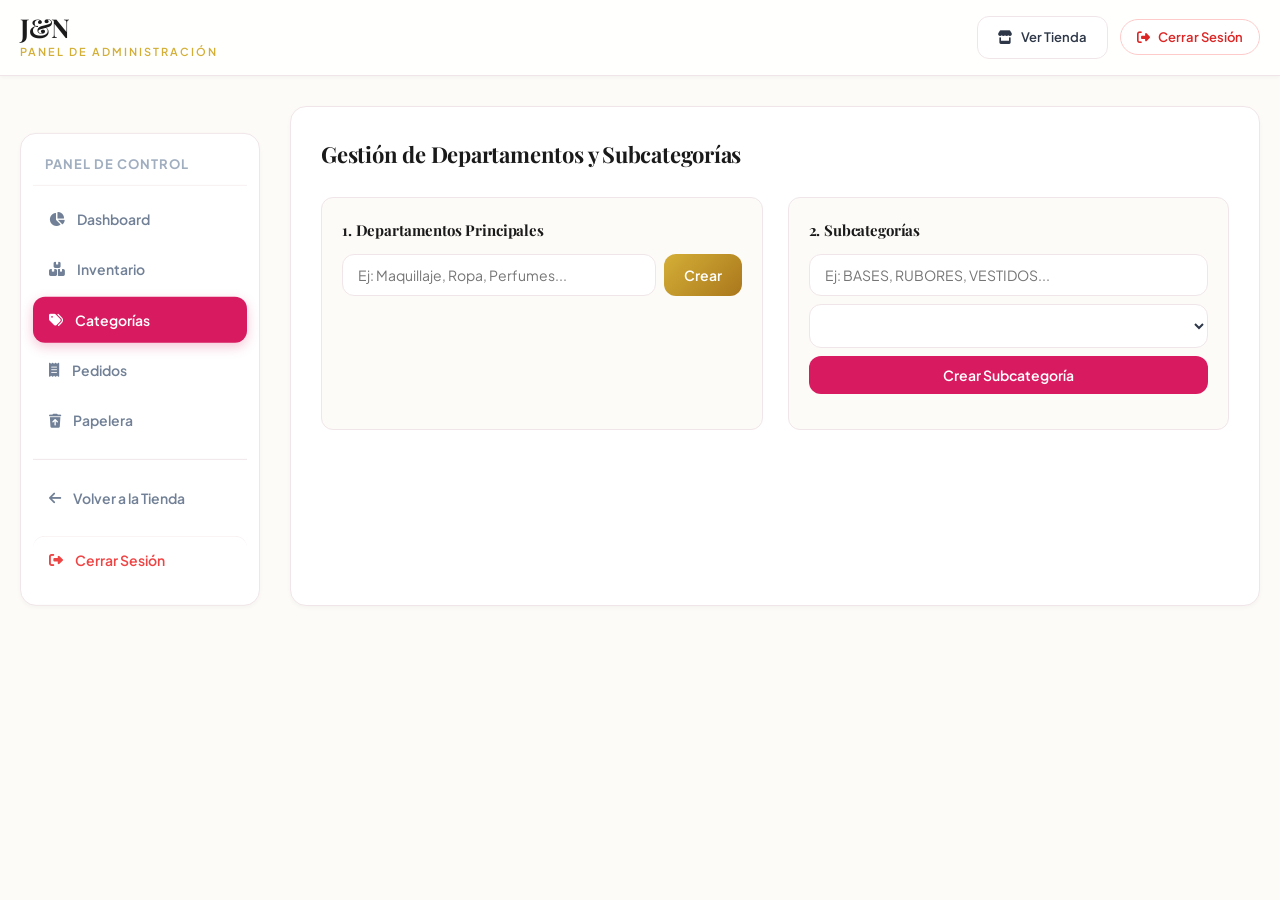
==== src/main/resources/static/admin-categories.html @ fbbdea80 "Split admin panel into separate lightweight HTML pages for dashboard, products, categories, orders, " ====
<!DOCTYPE html>
<html lang="es">
<head>
    <meta charset="UTF-8">
    <meta name="viewport" content="width=device-width, initial-scale=1.0">
    <title>J&N - Gestión de Categorías</title>
    <!-- Favicon -->
    <link rel="icon" type="image/svg+xml" href="assets/icons/favicon.svg">
    <!-- Google Fonts -->
    <link rel="preconnect" href="https://fonts.googleapis.com">
    <link rel="preconnect" href="https://fonts.gstatic.com" crossorigin>
    <link href="https://fonts.googleapis.com/css2?family=Playfair+Display:ital,wght@0,400;0,600;0,700;1,400&family=Plus+Jakarta+Sans:wght@300;400;500;600;700&display=swap" rel="stylesheet">
    <!-- FontAwesome for Icons -->
    <link rel="stylesheet" href="https://cdnjs.cloudflare.com/ajax/libs/font-awesome/6.4.0/css/all.min.css">
    
    <!-- Modular CSS System -->
    <link rel="stylesheet" href="css/global.css">
    <link rel="stylesheet" href="css/layout.css">
    <link rel="stylesheet" href="css/components.css">
    <link rel="stylesheet" href="css/admin.css">
</head>
<body class="admin-body">

    <!-- Admin Header Navigation -->
    <header class="main-header">
        <div class="container header-content">
            <div class="brand" onclick="window.location.href='index.html'">
                <div class="brand-text">
                    <h1>J&amp;N</h1>
                    <p style="color: var(--gold); font-weight: 600;">Panel de Administración</p>
                </div>
            </div>

            <div class="header-actions">
                <a href="index.html" class="btn btn-outline" style="text-decoration: none; font-size: 13px;">
                    <i class="fas fa-store"></i> <span>Ver Tienda</span>
                </a>
                <button onclick="app.adminLogout()" class="admin-btn logout-btn" style="border-color: #fecaca; color: #dc2626;">
                    <i class="fas fa-sign-out-alt"></i> <span>Cerrar Sesión</span>
                </button>
            </div>
        </div>
    </header>

    <!-- Admin Workspace Section -->
    <section class="admin-section" id="admin-section" style="padding-top: 30px; padding-bottom: 60px;">
        <div class="container admin-container">
            <!-- Sidebar -->
            <div class="admin-sidebar">
                <h4>Panel de Control</h4>
                <a href="admin-dashboard.html" class="admin-tab-btn" id="tab-dashboard" style="text-decoration: none;">
                    <i class="fas fa-chart-pie"></i> Dashboard
                </a>
                <a href="admin-products.html" class="admin-tab-btn" id="tab-products" style="text-decoration: none;">
                    <i class="fas fa-boxes"></i> Inventario
                </a>
                <a href="admin-categories.html" class="admin-tab-btn active" id="tab-categories" style="text-decoration: none;">
                    <i class="fas fa-tags"></i> Categorías
                </a>
                <a href="admin-orders.html" class="admin-tab-btn" id="tab-orders" style="text-decoration: none;">
                    <i class="fas fa-receipt"></i> Pedidos
                </a>
                <a href="admin-trash.html" class="admin-tab-btn" id="tab-trash" style="text-decoration: none;">
                    <i class="fas fa-trash-restore"></i> Papelera
                </a>
                <hr style="margin: 15px 0; border: none; border-top: 1px solid var(--border-color);">
                <a href="index.html" class="admin-tab-btn" style="text-decoration: none; color: var(--text-secondary);">
                    <i class="fas fa-arrow-left"></i> Volver a la Tienda
                </a>
                <button onclick="app.adminLogout()" class="admin-tab-btn logout-btn">
                    <i class="fas fa-sign-out-alt"></i> Cerrar Sesión
                </button>
            </div>

            <!-- Content Area -->
            <div class="admin-content-area">
                <div class="admin-tab-content" id="content-categories">
                    <div class="admin-header-row">
                        <h3>Gestión de Departamentos y Subcategorías</h3>
                    </div>

                    <div class="category-manager-grid">
                        <!-- Main Categories Box -->
                        <div class="category-card-box">
                            <h4 style="margin-bottom: 12px; font-size: 15px;">1. Departamentos Principales</h4>
                            <div style="display: flex; gap: 8px; margin-bottom: 15px;">
                                <input type="text" class="form-control" id="new-main-category-name" placeholder="Ej: Maquillaje, Ropa, Perfumes...">
                                <button class="btn btn-gold" onclick="app.addMainCategory()">Crear</button>
                            </div>
                            <ul class="category-list" id="admin-main-category-list">
                                <!-- Dynamic list -->
                            </ul>
                        </div>

                        <!-- Subcategories Box -->
                        <div class="category-card-box">
                            <h4 style="margin-bottom: 12px; font-size: 15px;">2. Subcategorías</h4>
                            <div style="display: flex; flex-direction: column; gap: 8px; margin-bottom: 15px;">
                                <input type="text" class="form-control" id="new-subcategory-name" placeholder="Ej: BASES, RUBORES, VESTIDOS...">
                                <select class="form-control" id="new-subcategory-parent">
                                    <!-- Dynamic main categories options -->
                                </select>
                                <button class="btn btn-primary" onclick="app.addSubCategory()">Crear Subcategoría</button>
                            </div>
                            <ul class="category-list" id="admin-sub-category-list">
                                <!-- Dynamic subcategories -->
                            </ul>
                        </div>
                    </div>
                </div>
            </div>
        </div>
    </section>

    <!-- Modular JS Architecture Scripts -->
    <script src="js/core/utils.js"></script>
    <script src="js/core/api.js"></script>
    <script src="js/auth/auth.js"></script>
    <script src="js/admin/admin-categories.js"></script>
    <script src="js/main.js"></script>
    <script>
        document.addEventListener('DOMContentLoaded', async () => {
            await app.auth.checkSession();
            if (!app.auth.isAdmin) {
                Utils.showToast('Acceso restringido a administradores. Por favor inicia sesión.', 'warning');
                setTimeout(() => { window.location.href = 'index.html'; }, 1200);
            } else {
                await app.adminCategories.render();
            }
        });
    </script>
</body>
</html>
---- src/main/resources/static/css/global.css ----
/* ==========================================================================
   J&N STORE - GLOBAL DESIGN SYSTEM & TOKENS
   ========================================================================== */

:root {
    /* Color Palette */
    --primary-pink: #fce4ec;
    --primary-pink-hover: #f8bbd0;
    --accent-pink: #d81b60;
    --accent-pink-hover: #c2185b;
    --accent-pink-light: rgba(216, 27, 96, 0.08);
    
    --gold: #d4af37;
    --gold-light: #f9f6e8;
    --gold-hover: #c59b27;
    --gold-gradient: linear-gradient(135deg, #d4af37 0%, #aa771c 100%);
    
    --dark-neutral: #1a1a1a;
    --text-primary: #2d3748;
    --text-secondary: #718096;
    --text-muted: #a0aec0;
    
    --bg-light: #fdfbf7;
    --bg-white: #ffffff;
    --bg-card: #ffffff;
    --bg-card-glass: rgba(255, 255, 255, 0.85);
    
    --border-color: #f0e6e9;
    --border-color-subtle: #f8f0f2;
    
    --success: #10b981;
    --success-light: rgba(16, 185, 129, 0.1);
    --warning: #f59e0b;
    --warning-light: rgba(245, 158, 11, 0.1);
    --danger: #ef4444;
    --danger-light: rgba(239, 68, 68, 0.1);
    --info: #3b82f6;
    
    /* Shadows */
    --shadow-sm: 0 2px 4px rgba(0, 0, 0, 0.03);
    --shadow-md: 0 4px 12px rgba(0, 0, 0, 0.05);
    --shadow-lg: 0 10px 25px rgba(0, 0, 0, 0.08);
    --shadow-xl: 0 20px 35px rgba(216, 27, 96, 0.12);
    --shadow-gold: 0 8px 20px rgba(212, 175, 55, 0.2);
    
    /* Transitions */
    --transition-fast: 0.2s cubic-bezier(0.4, 0, 0.2, 1);
    --transition-normal: 0.3s cubic-bezier(0.4, 0, 0.2, 1);
    --transition-smooth: 0.4s cubic-bezier(0.16, 1, 0.3, 1);
    
    /* Radius */
    --radius-sm: 6px;
    --radius-md: 12px;
    --radius-lg: 16px;
    --radius-full: 9999px;
}

/* Resets */
*, *::before, *::after {
    margin: 0;
    padding: 0;
    box-sizing: border-box;
}

html {
    scroll-behavior: smooth;
    font-size: 16px;
    overflow-x: hidden;
    width: 100%;
}

body {
    font-family: 'Plus Jakarta Sans', sans-serif;
    background-color: var(--bg-light);
    color: var(--text-primary);
    line-height: 1.6;
    min-height: 100vh;
    width: 100%;
    display: flex;
    flex-direction: column;
    overflow-x: hidden;
    position: relative;
    -webkit-font-smoothing: antialiased;
}

/* Typography Headings */
h1, h2, h3, h4, .brand-title {
    font-family: 'Playfair Display', serif;
    color: var(--dark-neutral);
    letter-spacing: -0.01em;
}

a {
    color: inherit;
    text-decoration: none;
}

button {
    font-family: inherit;
    cursor: pointer;
    border: none;
    background: none;
}

input, select, textarea {
    font-family: inherit;
}

img {
    max-width: 100%;
    height: auto;
    display: block;
}

/* Utility Helpers */
.hidden {
    display: none !important;
}

.text-center {
    text-align: center;
}

.text-right {
    text-align: right;
}

.font-playfair {
    font-family: 'Playfair Display', serif;
}
---- src/main/resources/static/css/layout.css ----
/* ==========================================================================
   J&N STORE - LAYOUT & NAVIGATION
   ========================================================================== */

/* Main Container */
.container {
    width: 100%;
    max-width: 1280px;
    margin: 0 auto;
    padding: 0 20px;
}

/* Header */
.main-header {
    background-color: var(--bg-card-glass);
    backdrop-filter: blur(12px);
    -webkit-backdrop-filter: blur(12px);
    position: sticky;
    top: 0;
    z-index: 100;
    box-shadow: var(--shadow-sm);
    border-bottom: 1px solid var(--border-color);
    transition: var(--transition-normal);
}

.header-content {
    display: flex;
    align-items: center;
    justify-content: space-between;
    height: 75px;
    gap: 20px;
}

/* Brand Logo */
.brand {
    display: flex;
    align-items: center;
    gap: 12px;
    text-decoration: none;
    cursor: pointer;
}

.brand-icon {
    width: 44px;
    height: 44px;
    background: var(--gold-gradient);
    color: white;
    border-radius: 50%;
    display: flex;
    align-items: center;
    justify-content: center;
    font-size: 20px;
    box-shadow: var(--shadow-gold);
    transition: transform var(--transition-fast);
}

.brand:hover .brand-icon {
    transform: scale(1.05) rotate(5deg);
}

.brand-text h1 {
    font-size: 26px;
    font-weight: 700;
    color: var(--dark-neutral);
    line-height: 1.1;
    margin: 0;
}

.brand-text p {
    font-size: 11px;
    color: var(--text-secondary);
    text-transform: uppercase;
    letter-spacing: 2px;
    font-weight: 600;
}

/* Navigation Actions (Header Right) */
.header-actions {
    display: flex;
    align-items: center;
    gap: 12px;
}

/* Category Department Navigation Bar */
.category-navbar {
    background-color: var(--bg-white);
    border-bottom: 1px solid var(--border-color);
    padding: 10px 0;
    position: sticky;
    top: 75px;
    z-index: 90;
    box-shadow: 0 2px 8px rgba(0, 0, 0, 0.02);
}

.nav-departments {
    display: flex;
    align-items: center;
    gap: 8px;
    overflow-x: auto;
    padding-bottom: 4px;
    scrollbar-width: none;
}

.nav-departments::-webkit-scrollbar {
    display: none;
}

.nav-dept-btn {
    padding: 8px 18px;
    border-radius: var(--radius-full);
    font-size: 13px;
    font-weight: 600;
    color: var(--text-secondary);
    background-color: transparent;
    transition: var(--transition-fast);
    white-space: nowrap;
    display: flex;
    align-items: center;
    gap: 6px;
}

.nav-dept-btn:hover {
    color: var(--accent-pink);
    background-color: var(--primary-pink);
}

.nav-dept-btn.active {
    background: var(--accent-pink);
    color: white;
    box-shadow: 0 4px 10px rgba(216, 27, 96, 0.25);
}

/* Filter Pills Subcategory Wrapper */
.filter-pills-container {
    padding: 12px 0 6px 0;
}

.filter-pills-row {
    display: flex;
    align-items: center;
    gap: 8px;
    flex-wrap: wrap;
}

.filter-pills-more-row {
    display: none;
    margin-top: 8px;
    gap: 8px;
    flex-wrap: wrap;
    animation: fadeIn 0.3s ease;
}

.filter-pills-more-row.show {
    display: flex;
}

/* Footer */
.main-footer {
    background-color: var(--dark-neutral);
    color: white;
    padding: 50px 0 25px;
    margin-top: auto;
}

.footer-grid {
    display: grid;
    grid-template-columns: 2fr 1fr 1fr;
    gap: 40px;
    margin-bottom: 40px;
}

.footer-brand h3 {
    color: var(--gold);
    font-size: 22px;
    margin-bottom: 12px;
}

.footer-brand p {
    color: var(--text-muted);
    font-size: 14px;
    max-width: 320px;
}

.footer-links h4 {
    color: white;
    font-size: 16px;
    margin-bottom: 16px;
    font-family: inherit;
    font-weight: 600;
}

.footer-links ul {
    list-style: none;
}

.footer-links li {
    margin-bottom: 8px;
}

.footer-links a {
    color: var(--text-muted);
    font-size: 14px;
    transition: color var(--transition-fast);
}

.footer-links a:hover {
    color: var(--primary-pink);
}

.footer-bottom {
    border-top: 1px solid rgba(255, 255, 255, 0.1);
    padding-top: 20px;
    text-align: center;
    color: var(--text-muted);
    font-size: 13px;
}

/* Menu Toggle Button (Hamburger) */
.menu-toggle-btn {
    display: none;
    width: 38px;
    height: 38px;
    border-radius: var(--radius-md);
    background: white;
    border: 1px solid var(--border-color);
    color: var(--dark-neutral);
    font-size: 18px;
    align-items: center;
    justify-content: center;
    cursor: pointer;
    transition: all var(--transition-fast);
}

.menu-toggle-btn:hover {
    border-color: var(--accent-pink);
    color: var(--accent-pink);
    background: var(--primary-pink);
}

/* Mobile Menu Drawer */
.mobile-menu-drawer {
    position: fixed;
    top: 0;
    left: 0;
    width: 300px;
    max-width: 85vw;
    height: 100vh;
    height: 100dvh;
    background: white;
    z-index: 1100;
    box-shadow: 5px 0 25px rgba(0, 0, 0, 0.15);
    transform: translate3d(-105%, 0, 0);
    transition: transform 0.3s cubic-bezier(0.16, 1, 0.3, 1), visibility 0.3s ease;
    display: flex;
    flex-direction: column;
    visibility: hidden;
    pointer-events: none;
}

.mobile-menu-drawer.open {
    transform: translate3d(0, 0, 0);
    visibility: visible;
    pointer-events: auto;
}

.mobile-menu-overlay {
    position: fixed;
    top: 0;
    left: 0;
    right: 0;
    bottom: 0;
    background: rgba(15, 23, 42, 0.6);
    backdrop-filter: blur(4px);
    z-index: 1090;
    opacity: 0;
    pointer-events: none;
    transition: opacity 0.3s ease;
}

.mobile-menu-overlay.open {
    opacity: 1;
    pointer-events: auto;
}

.mobile-menu-header {
    display: flex;
    align-items: center;
    justify-content: space-between;
    padding: 18px 20px;
    border-bottom: 1px solid var(--border-color);
    background: var(--bg-light);
}

.mobile-menu-body {
    padding: 20px;
    overflow-y: auto;
    flex: 1;
}

.mobile-menu-section-title {
    font-size: 12px;
    font-weight: 700;
    text-transform: uppercase;
    letter-spacing: 1px;
    color: var(--text-muted);
    margin-bottom: 10px;
    display: flex;
    align-items: center;
    gap: 8px;
}

.mobile-dept-list, .mobile-sub-list {
    display: flex;
    flex-direction: column;
    gap: 6px;
}

.mobile-nav-item {
    display: flex;
    align-items: center;
    justify-content: space-between;
    padding: 10px 14px;
    border-radius: var(--radius-md);
    background: var(--bg-light);
    border: 1px solid var(--border-color-subtle);
    color: var(--text-primary);
    font-size: 14px;
    font-weight: 600;
    cursor: pointer;
    transition: all var(--transition-fast);
    text-align: left;
    width: 100%;
}

.mobile-nav-item:hover {
    background: var(--primary-pink);
    color: var(--accent-pink);
    border-color: var(--accent-pink);
}

.mobile-nav-item.active {
    background: var(--accent-pink);
    color: white;
    border-color: var(--accent-pink);
    box-shadow: 0 2px 8px rgba(216, 27, 96, 0.25);
}

/* Responsive Breakpoint */
@media (max-width: 768px) {
    .menu-toggle-btn {
        display: inline-flex;
    }
    .category-navbar {
        display: none !important; /* Hide the sticky bar on mobile so it doesn't block the screen when scrolling */
    }
    .container {
        padding: 0 12px;
    }
    .header-content {
        height: 56px;
        gap: 6px;
    }
    .brand-text h1 {
        font-size: 17px;
    }
    .brand-text p {
        font-size: 8px;
        letter-spacing: 0.5px;
    }
    .brand-icon {
        width: 30px;
        height: 30px;
        font-size: 13px;
    }
    .header-actions {
        gap: 5px;
    }
    #auth-actions {
        gap: 5px !important;
    }
    .cart-btn, .admin-btn {
        padding: 6px 9px;
        font-size: 12px;
        border-radius: var(--radius-full);
    }
    .cart-btn span:not(.cart-badge), .admin-btn span {
        display: none;
    }
    #header-admin-btn {
        padding: 6px 9px !important;
        font-size: 12px !important;
    }
    #header-admin-btn span {
        display: none !important;
    }
    #header-user-btn {
        padding: 6px 9px !important;
        font-size: 12px !important;
        max-width: 110px;
        overflow: hidden;
        text-overflow: ellipsis;
        white-space: nowrap;
    }
    .footer-grid {
        grid-template-columns: 1fr;
        gap: 25px;
    }
}
---- src/main/resources/static/css/components.css ----
/* ==========================================================================
   J&N STORE - REUSABLE UI COMPONENTS
   ========================================================================== */

/* Buttons */
.btn {
    display: inline-flex;
    align-items: center;
    justify-content: center;
    gap: 8px;
    padding: 10px 20px;
    border-radius: var(--radius-md);
    font-size: 14px;
    font-weight: 600;
    transition: all var(--transition-fast);
    cursor: pointer;
}

.btn:disabled {
    opacity: 0.6;
    cursor: not-allowed;
    pointer-events: none;
}

.btn-primary {
    background: var(--accent-pink);
    color: white;
}

.btn-primary:hover {
    background: var(--accent-pink-hover);
    transform: translateY(-1px);
    box-shadow: 0 4px 12px rgba(216, 27, 96, 0.3);
}

.btn-gold {
    background: var(--gold-gradient);
    color: white;
}

.btn-gold:hover {
    transform: translateY(-1px);
    box-shadow: var(--shadow-gold);
}

.btn-outline {
    border: 1px solid var(--border-color);
    background: white;
    color: var(--text-primary);
}

.btn-outline:hover {
    border-color: var(--accent-pink);
    color: var(--accent-pink);
}

.btn-danger {
    background: var(--danger);
    color: white;
}

.btn-danger:hover {
    background: #dc2626;
}

.btn-icon {
    width: 40px;
    height: 40px;
    padding: 0;
    border-radius: 50%;
    display: inline-flex;
    align-items: center;
    justify-content: center;
    font-size: 16px;
}

/* Header Icon Buttons */
.cart-btn, .admin-btn {
    position: relative;
    padding: 9px 16px;
    border-radius: var(--radius-full);
    font-size: 13px;
    font-weight: 600;
    display: inline-flex;
    align-items: center;
    gap: 8px;
    transition: all var(--transition-fast);
    border: 1px solid var(--border-color);
    background: white;
    color: var(--text-primary);
}

.cart-btn:hover, .admin-btn:hover {
    border-color: var(--accent-pink);
    color: var(--accent-pink);
    transform: translateY(-1px);
    box-shadow: var(--shadow-sm);
}

.cart-badge {
    background-color: var(--accent-pink);
    color: white;
    font-size: 11px;
    font-weight: 700;
    padding: 2px 7px;
    border-radius: var(--radius-full);
    min-width: 20px;
    text-align: center;
}

/* Filter Pills */
.pill {
    padding: 6px 14px;
    border-radius: var(--radius-full);
    font-size: 12px;
    font-weight: 500;
    color: var(--text-secondary);
    background: white;
    border: 1px solid var(--border-color);
    transition: var(--transition-fast);
    white-space: nowrap;
}

.pill:hover {
    border-color: var(--accent-pink);
    color: var(--accent-pink);
}

.pill.active {
    background: var(--accent-pink);
    color: white;
    border-color: var(--accent-pink);
}

.pill-toggle-more {
    background-color: var(--gold-light);
    border-color: var(--gold);
    color: #946c10;
    font-weight: 600;
}

/* Form Controls */
.form-group {
    margin-bottom: 18px;
}

.form-group label {
    display: block;
    font-size: 13px;
    font-weight: 600;
    color: var(--text-primary);
    margin-bottom: 6px;
}

.form-control {
    width: 100%;
    padding: 11px 15px;
    border-radius: var(--radius-md);
    border: 1px solid var(--border-color);
    background: white;
    font-size: 14px;
    color: var(--text-primary);
    transition: border-color var(--transition-fast), box-shadow var(--transition-fast);
}

.form-control:focus {
    outline: none;
    border-color: var(--accent-pink);
    box-shadow: 0 0 0 3px rgba(216, 27, 96, 0.1);
}

/* Password Visibility Wrapper */
.password-input-wrapper {
    position: relative;
    display: flex;
    align-items: center;
    width: 100%;
}

.password-input-wrapper .form-control {
    padding-right: 44px;
}

.password-toggle-btn {
    position: absolute;
    right: 8px;
    top: 50%;
    transform: translateY(-50%);
    background: transparent;
    border: none;
    color: var(--text-muted);
    font-size: 15px;
    cursor: pointer;
    padding: 8px 10px;
    display: inline-flex;
    align-items: center;
    justify-content: center;
    border-radius: var(--radius-sm);
    transition: color var(--transition-fast), background var(--transition-fast);
}

.password-toggle-btn:hover {
    color: var(--accent-pink);
    background: rgba(216, 27, 96, 0.08);
}

/* Remember Me Checkbox */
.custom-checkbox-label {
    display: inline-flex;
    align-items: center;
    gap: 8px;
    cursor: pointer;
    font-size: 13.5px;
    font-weight: 500;
    color: var(--text-secondary);
    user-select: none;
    transition: color var(--transition-fast);
}

.custom-checkbox-label:hover {
    color: var(--text-primary);
}

.custom-checkbox {
    appearance: none;
    -webkit-appearance: none;
    width: 18px;
    height: 18px;
    border: 1.5px solid var(--border-color);
    border-radius: 4px;
    outline: none;
    cursor: pointer;
    position: relative;
    transition: all var(--transition-fast);
    background-color: white;
    display: inline-flex;
    align-items: center;
    justify-content: center;
    margin: 0;
}

.custom-checkbox:checked {
    background-color: var(--accent-pink);
    border-color: var(--accent-pink);
}

.custom-checkbox:checked::after {
    content: '\f00c';
    font-family: 'Font Awesome 6 Free';
    font-weight: 900;
    font-size: 11px;
    color: white;
}


/* Modals Base */
.modal-overlay {
    position: fixed;
    top: 0;
    left: 0;
    right: 0;
    bottom: 0;
    background-color: rgba(15, 23, 42, 0.6);
    backdrop-filter: blur(4px);
    -webkit-backdrop-filter: blur(4px);
    z-index: 1000;
    display: flex;
    align-items: center;
    justify-content: center;
    padding: 20px;
    opacity: 1;
    transition: opacity 0.3s ease;
}

.modal-content {
    background: white;
    border-radius: var(--radius-lg);
    box-shadow: var(--shadow-xl);
    width: 100%;
    max-width: 520px;
    max-height: 90vh;
    overflow-y: auto;
    position: relative;
    padding: 30px;
    animation: modalSlideUp 0.3s cubic-bezier(0.16, 1, 0.3, 1);
}

.modal-close-btn, .drawer-close-btn {
    width: 36px;
    height: 36px;
    border-radius: 50%;
    background: white;
    color: var(--dark-neutral);
    display: flex;
    align-items: center;
    justify-content: center;
    font-size: 15px;
    transition: all var(--transition-fast);
    cursor: pointer;
    border: 1px solid var(--border-color);
    box-shadow: 0 2px 8px rgba(0, 0, 0, 0.15);
    z-index: 50;
}

.modal-close-btn {
    position: absolute;
    top: 14px;
    right: 14px;
}

.modal-close-btn:hover, .drawer-close-btn:hover {
    background: var(--accent-pink);
    color: white;
    border-color: var(--accent-pink);
    transform: scale(1.05);
}

@keyframes modalSlideUp {
    from {
        opacity: 0;
        transform: translateY(20px) scale(0.97);
    }
    to {
        opacity: 1;
        transform: translateY(0) scale(1);
    }
}

/* Toast Notifications */
.toast-container {
    position: fixed;
    bottom: 24px;
    right: 24px;
    z-index: 9999;
    display: flex;
    flex-direction: column;
    gap: 10px;
    pointer-events: none;
}

.toast {
    pointer-events: auto;
    background: white;
    border-radius: var(--radius-md);
    box-shadow: var(--shadow-lg);
    padding: 14px 20px;
    display: flex;
    align-items: center;
    gap: 12px;
    font-size: 14px;
    font-weight: 500;
    border-left: 4px solid var(--accent-pink);
    min-width: 280px;
    max-width: 420px;
    animation: toastIn 0.3s cubic-bezier(0.16, 1, 0.3, 1);
    transition: all 0.3s ease;
}

.toast.toast-success {
    border-left-color: var(--success);
}

.toast.toast-danger {
    border-left-color: var(--danger);
}

.toast.toast-warning {
    border-left-color: var(--warning);
}

@keyframes toastIn {
    from {
        opacity: 0;
        transform: translateX(50px);
    }
    to {
        opacity: 1;
        transform: translateX(0);
    }
}

/* Skeleton Loaders */
.skeleton {
    background: linear-gradient(90deg, #f0f0f0 25%, #e0e0e0 50%, #f0f0f0 75%);
    background-size: 200% 100%;
    animation: skeletonShimmer 1.5s infinite;
    border-radius: var(--radius-sm);
}

@keyframes skeletonShimmer {
    0% { background-position: 200% 0; }
    100% { background-position: -200% 0; }
}
---- src/main/resources/static/css/admin.css ----
/* ==========================================================================
   J&N STORE - ADMIN WORKSPACE, DASHBOARD & MANAGEMENT
   ========================================================================== */

.admin-section {
    padding: 30px 0 60px;
    animation: fadeIn 0.3s ease;
}

.admin-container {
    display: grid;
    grid-template-columns: 240px 1fr;
    gap: 30px;
    align-items: start;
}

/* Sidebar */
.admin-sidebar {
    background: white;
    border-radius: var(--radius-lg);
    border: 1px solid var(--border-color);
    padding: 20px 12px;
    box-shadow: var(--shadow-sm);
    position: sticky;
    top: 140px;
}

.admin-sidebar h4 {
    font-size: 13px;
    text-transform: uppercase;
    letter-spacing: 1px;
    color: var(--text-muted);
    padding: 0 12px 10px;
    margin-bottom: 10px;
    border-bottom: 1px solid var(--border-color-subtle);
    font-family: inherit;
    font-weight: 700;
}

.admin-tab-btn {
    width: 100%;
    padding: 12px 16px;
    border-radius: var(--radius-md);
    font-size: 14px;
    font-weight: 600;
    color: var(--text-secondary);
    display: flex;
    align-items: center;
    gap: 12px;
    margin-bottom: 4px;
    transition: all var(--transition-fast);
    text-align: left;
}

.admin-tab-btn:hover {
    background-color: var(--primary-pink);
    color: var(--accent-pink);
}

.admin-tab-btn.active {
    background: var(--accent-pink);
    color: white;
    box-shadow: 0 4px 12px rgba(216, 27, 96, 0.25);
}

.admin-tab-btn.logout-btn {
    color: var(--danger);
    margin-top: 15px;
    border-top: 1px solid var(--border-color-subtle);
    padding-top: 14px;
}

.admin-tab-btn.logout-btn:hover {
    background-color: var(--danger-light);
    color: var(--danger);
}

/* Content Area */
.admin-content-area {
    background: white;
    border-radius: var(--radius-lg);
    border: 1px solid var(--border-color);
    padding: 30px;
    box-shadow: var(--shadow-sm);
    min-height: 500px;
}

.admin-header-row {
    display: flex;
    align-items: center;
    justify-content: space-between;
    margin-bottom: 25px;
    flex-wrap: wrap;
    gap: 15px;
}

.admin-header-row h3 {
    font-size: 22px;
    font-weight: 700;
    margin: 0;
}

/* Stats Cards Grid */
.stats-grid {
    display: grid;
    grid-template-columns: repeat(auto-fill, minmax(200px, 1fr));
    gap: 20px;
    margin-bottom: 30px;
}

.stat-card {
    background: white;
    border-radius: var(--radius-md);
    border: 1px solid var(--border-color);
    padding: 20px;
    display: flex;
    align-items: center;
    gap: 16px;
    transition: transform var(--transition-fast);
}

.stat-card:hover {
    transform: translateY(-2px);
    box-shadow: var(--shadow-md);
}

.stat-icon {
    width: 48px;
    height: 48px;
    border-radius: 12px;
    display: flex;
    align-items: center;
    justify-content: center;
    font-size: 20px;
}

.stat-icon.pink-bg { background-color: rgba(216, 27, 96, 0.1); color: var(--accent-pink); }
.stat-icon.gold-bg { background-color: rgba(212, 175, 55, 0.15); color: var(--gold); }
.stat-icon.alert-bg { background-color: rgba(239, 68, 68, 0.1); color: var(--danger); }

.stat-info h4 {
    font-size: 20px;
    font-weight: 700;
    color: var(--dark-neutral);
    margin: 0 0 2px;
}

.stat-info p {
    font-size: 12px;
    color: var(--text-secondary);
    margin: 0;
    font-weight: 500;
}

/* Admin Tables */
.admin-table-container {
    overflow-x: auto;
    border: 1px solid var(--border-color);
    border-radius: var(--radius-md);
    margin-bottom: 20px;
}

.admin-table {
    width: 100%;
    border-collapse: collapse;
    font-size: 13px;
    text-align: left;
}

.admin-table th {
    background-color: var(--bg-light);
    color: var(--dark-neutral);
    font-weight: 600;
    padding: 12px 16px;
    border-bottom: 1px solid var(--border-color);
    white-space: nowrap;
}

.admin-table td {
    padding: 12px 16px;
    border-bottom: 1px solid var(--border-color-subtle);
    color: var(--text-primary);
    vertical-align: middle;
}

.admin-table tr:hover td {
    background-color: rgba(252, 228, 236, 0.2);
}

.admin-table-actions {
    display: flex;
    align-items: center;
    gap: 6px;
}

.action-icon-btn {
    width: 32px;
    height: 32px;
    border-radius: var(--radius-sm);
    display: inline-flex;
    align-items: center;
    justify-content: center;
    font-size: 13px;
    border: 1px solid var(--border-color);
    background: white;
    color: var(--text-secondary);
    transition: all var(--transition-fast);
}

.action-icon-btn.edit:hover {
    border-color: var(--info);
    color: var(--info);
    background: rgba(59, 130, 246, 0.08);
}

.action-icon-btn.delete:hover {
    border-color: var(--danger);
    color: var(--danger);
    background: var(--danger-light);
}

.action-icon-btn.restore:hover {
    border-color: var(--success);
    color: var(--success);
    background: var(--success-light);
}

/* Category manager grids */
.category-manager-grid {
    display: grid;
    grid-template-columns: 1fr 1fr;
    gap: 25px;
}

.category-card-box {
    border: 1px solid var(--border-color);
    border-radius: var(--radius-md);
    padding: 20px;
    background: var(--bg-light);
}

.category-list {
    list-style: none;
    max-height: 350px;
    overflow-y: auto;
    margin-top: 15px;
}

.category-list li {
    display: flex;
    align-items: center;
    justify-content: space-between;
    background: white;
    padding: 10px 14px;
    border-radius: var(--radius-sm);
    margin-bottom: 8px;
    border: 1px solid var(--border-color-subtle);
    font-size: 13px;
    font-weight: 500;
}

/* Alerts List */
.alerts-list {
    display: flex;
    flex-direction: column;
    gap: 10px;
    margin-top: 15px;
}

.alert-item {
    padding: 14px 18px;
    border-radius: var(--radius-md);
    background: var(--danger-light);
    border-left: 4px solid var(--danger);
    display: flex;
    align-items: center;
    justify-content: space-between;
    gap: 15px;
}

.alert-item.warning {
    background: var(--warning-light);
    border-left-color: var(--warning);
}

.alert-item-info h5 {
    font-size: 14px;
    font-weight: 600;
    margin-bottom: 2px;
}

.alert-item-info p {
    font-size: 12px;
    color: var(--text-secondary);
    margin: 0;
}

.alert-badge {
    padding: 4px 10px;
    border-radius: var(--radius-full);
    font-size: 11px;
    font-weight: 700;
    background: var(--danger);
    color: white;
}

.alert-badge.warning {
    background: var(--warning);
}

@media (max-width: 900px) {
    .admin-container {
        grid-template-columns: 1fr;
        gap: 20px;
    }
    .admin-sidebar {
        position: static;
        display: flex;
        overflow-x: auto;
        padding: 10px;
        gap: 6px;
        scrollbar-width: none;
    }
    .admin-sidebar::-webkit-scrollbar {
        display: none;
    }
    .admin-sidebar h4 {
        display: none;
    }
    .admin-tab-btn {
        white-space: nowrap;
        margin-bottom: 0;
        min-height: 44px;
        padding: 8px 14px;
        font-size: 13px;
        flex-shrink: 0;
    }
    .admin-tab-btn.logout-btn {
        margin-top: 0;
        border-top: none;
        padding-top: 8px;
    }
    .admin-content-area {
        padding: 16px;
    }
    .category-manager-grid {
        grid-template-columns: 1fr;
    }
}

@media (max-width: 640px) {
    .admin-header-row {
        flex-direction: column;
        align-items: stretch;
    }
    .admin-header-row .btn {
        width: 100%;
    }
    .admin-filters-bar {
        flex-direction: column;
        align-items: stretch;
    }
    .admin-stats-grid {
        grid-template-columns: 1fr 1fr;
        gap: 12px;
    }
    .stat-card {
        padding: 14px;
    }
}
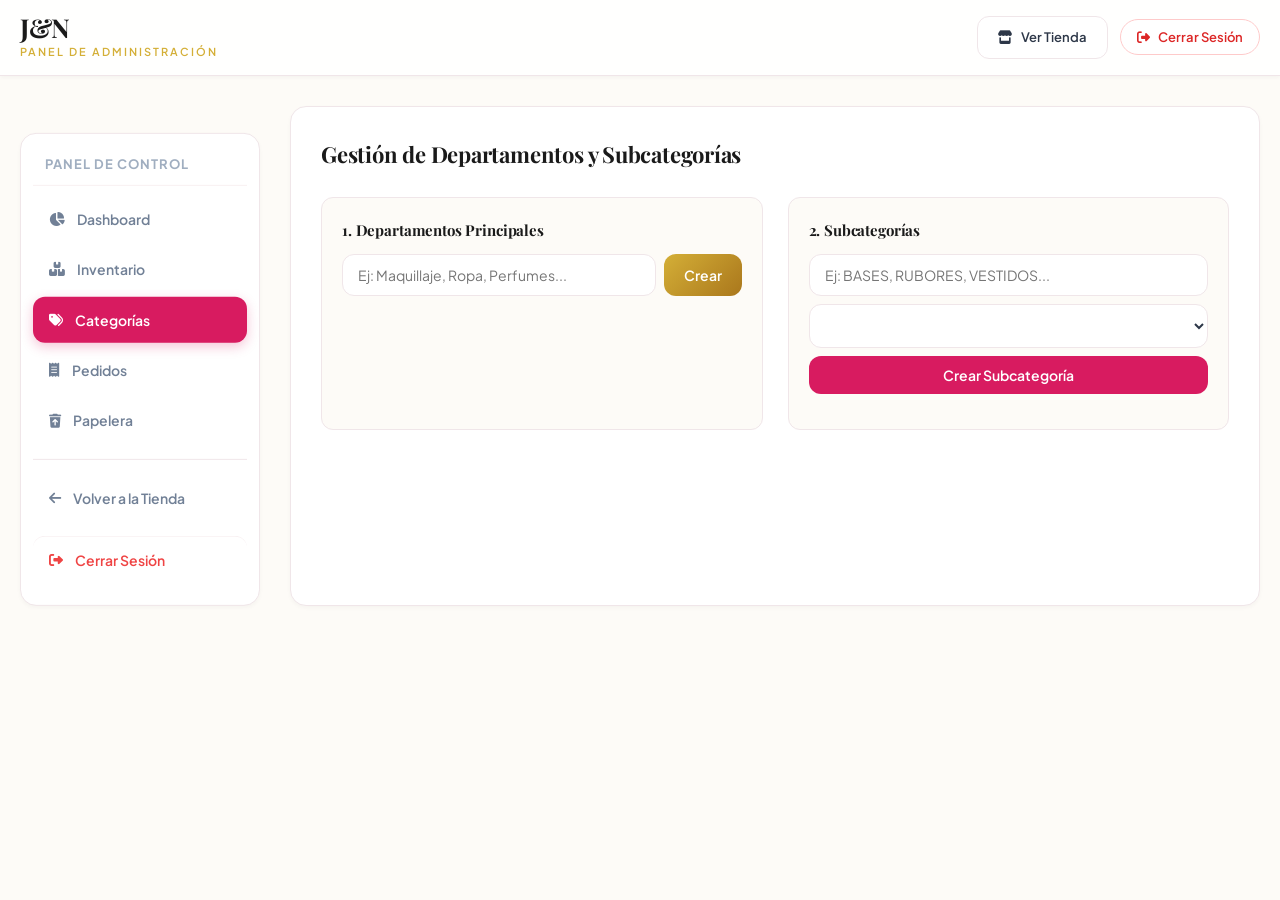
==== commit 7b248029: "Fix categories and subcategories loading independently in admin panels" ====
--- a/src/main/resources/static/admin-categories.html
+++ b/src/main/resources/static/admin-categories.html
@@ -116,6 +116,7 @@
     <script src="js/core/utils.js"></script>
     <script src="js/core/api.js"></script>
     <script src="js/auth/auth.js"></script>
+    <script src="js/store/catalog.js"></script>
     <script src="js/admin/admin-categories.js"></script>
     <script src="js/main.js"></script>
     <script>
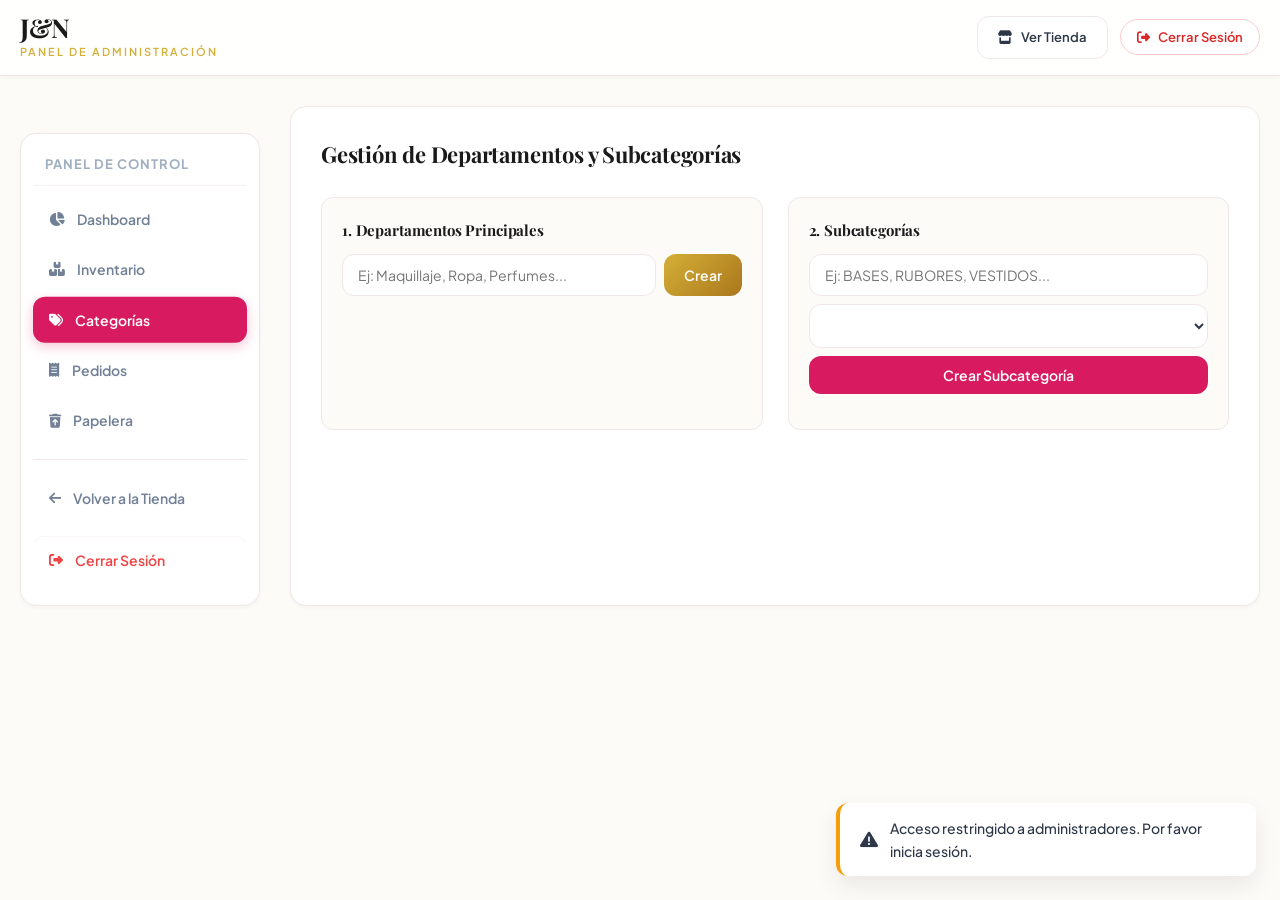
==== commit 545de3e2: "Include pagination.js in admin-categories.html to ensure complete modular dependencies" ====
--- a/src/main/resources/static/admin-categories.html
+++ b/src/main/resources/static/admin-categories.html
@@ -115,6 +115,7 @@
     <!-- Modular JS Architecture Scripts -->
     <script src="js/core/utils.js"></script>
     <script src="js/core/api.js"></script>
+    <script src="js/core/pagination.js"></script>
     <script src="js/auth/auth.js"></script>
     <script src="js/store/catalog.js"></script>
     <script src="js/admin/admin-categories.js"></script>
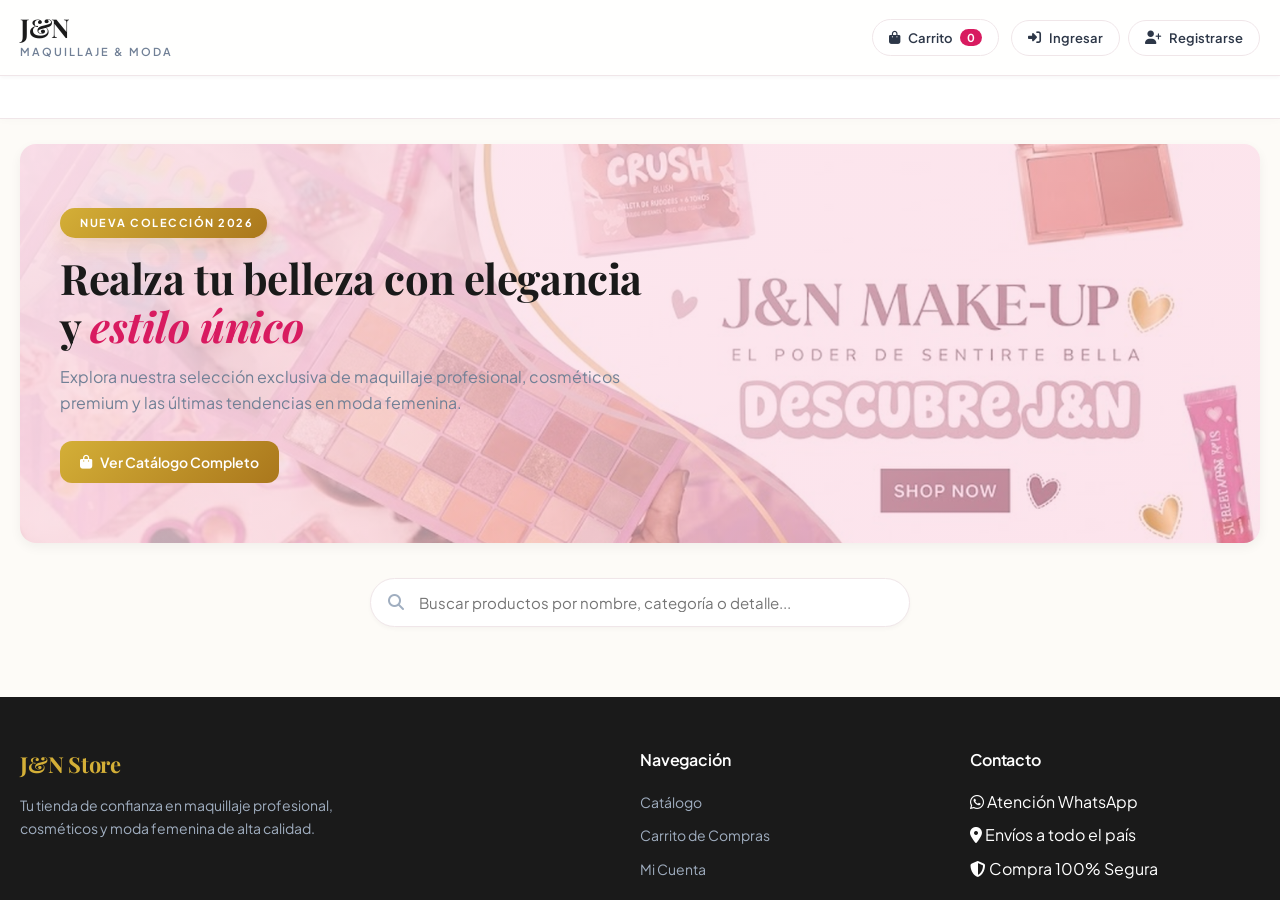
==== commit 1599ee26: "Fix independent category loading for admin-categories and admin-products modules" ====
--- a/src/main/resources/static/admin-categories.html
+++ b/src/main/resources/static/admin-categories.html
@@ -115,9 +115,7 @@
     <!-- Modular JS Architecture Scripts -->
     <script src="js/core/utils.js"></script>
     <script src="js/core/api.js"></script>
-    <script src="js/core/pagination.js"></script>
     <script src="js/auth/auth.js"></script>
-    <script src="js/store/catalog.js"></script>
     <script src="js/admin/admin-categories.js"></script>
     <script src="js/main.js"></script>
     <script>
